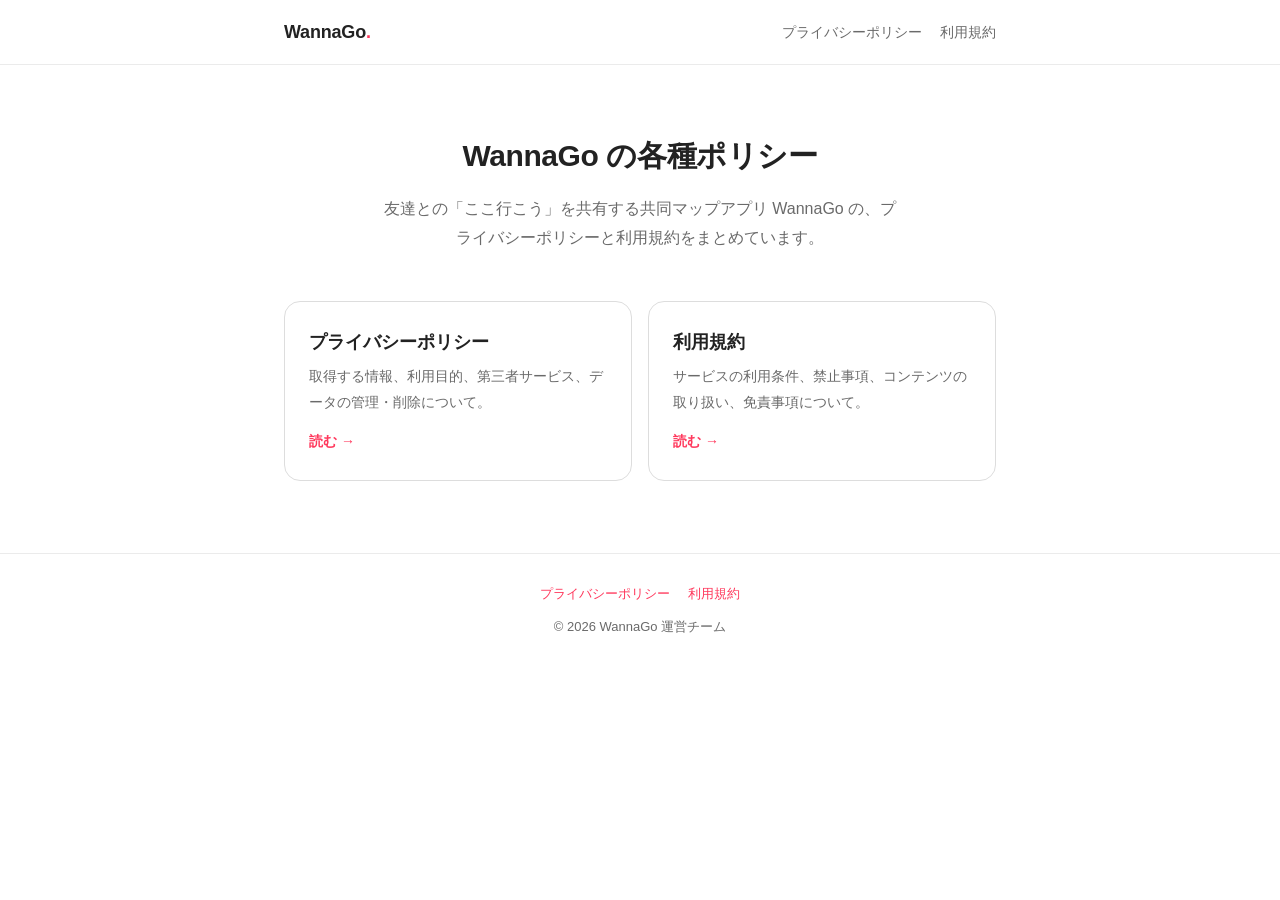
==== index.html @ 460584af "Add privacy policy and terms of service site WannaGo アプリのプライバシーポリシーと利用規約を追加。 GitHub Pages で公開するための静的" ====
<!DOCTYPE html>
<html lang="ja">
<head>
  <meta charset="UTF-8" />
  <meta name="viewport" content="width=device-width, initial-scale=1.0" />
  <title>WannaGo — 各種ポリシー</title>
  <meta name="description" content="共同マップアプリ WannaGo のプライバシーポリシーと利用規約。" />
  <link rel="stylesheet" href="styles.css" />
</head>
<body>
  <header class="site-header">
    <div class="inner">
      <span class="brand">WannaGo<span class="dot">.</span></span>
      <nav>
        <a href="privacy-policy.html">プライバシーポリシー</a>
        <a href="terms-of-service.html">利用規約</a>
      </nav>
    </div>
  </header>

  <main>
    <section class="hero">
      <h1>WannaGo の各種ポリシー</h1>
      <p>友達との「ここ行こう」を共有する共同マップアプリ WannaGo の、プライバシーポリシーと利用規約をまとめています。</p>
    </section>

    <section class="cards">
      <a class="card" href="privacy-policy.html">
        <h2>プライバシーポリシー</h2>
        <p>取得する情報、利用目的、第三者サービス、データの管理・削除について。</p>
        <span class="arrow">読む →</span>
      </a>
      <a class="card" href="terms-of-service.html">
        <h2>利用規約</h2>
        <p>サービスの利用条件、禁止事項、コンテンツの取り扱い、免責事項について。</p>
        <span class="arrow">読む →</span>
      </a>
    </section>
  </main>

  <footer class="site-footer">
    <nav>
      <a href="privacy-policy.html">プライバシーポリシー</a>
      <a href="terms-of-service.html">利用規約</a>
    </nav>
    <div>© 2026 WannaGo 運営チーム</div>
  </footer>
</body>
</html>
---- styles.css ----
/* WannaGo legal site — Airbnb-inspired warm, clean canvas */
:root {
  --primary: #ff385c;
  --primary-active: #e00b41;
  --ink: #222222;
  --body: #3f3f3f;
  --muted: #6a6a6a;
  --hairline: #ebebeb;
  --hairline-strong: #dddddd;
  --canvas: #ffffff;
  --surface-soft: #f7f7f7;
  --max: 760px;
}

* { box-sizing: border-box; }

html { -webkit-text-size-adjust: 100%; }

body {
  margin: 0;
  font-family: -apple-system, BlinkMacSystemFont, "Segoe UI", "Hiragino Kaku Gothic ProN",
    "Hiragino Sans", Meiryo, Roboto, "Helvetica Neue", sans-serif;
  color: var(--body);
  background: var(--canvas);
  line-height: 1.8;
  font-size: 16px;
}

a { color: var(--primary); text-decoration: none; }
a:hover { text-decoration: underline; }

/* Header */
.site-header {
  border-bottom: 1px solid var(--hairline);
  position: sticky;
  top: 0;
  background: rgba(255, 255, 255, 0.92);
  backdrop-filter: saturate(180%) blur(8px);
  z-index: 10;
}
.site-header .inner {
  max-width: var(--max);
  margin: 0 auto;
  padding: 16px 24px;
  display: flex;
  align-items: center;
  gap: 10px;
}
.brand {
  font-weight: 700;
  font-size: 18px;
  color: var(--ink);
  letter-spacing: -0.2px;
}
.brand .dot { color: var(--primary); }
.site-header nav { margin-left: auto; display: flex; gap: 18px; font-size: 14px; }
.site-header nav a { color: var(--muted); }

/* Hero */
.hero {
  max-width: var(--max);
  margin: 0 auto;
  padding: 64px 24px 32px;
  text-align: center;
}
.hero h1 {
  font-size: 30px;
  color: var(--ink);
  margin: 0 0 12px;
  letter-spacing: -0.4px;
}
.hero p { color: var(--muted); margin: 0 auto; max-width: 520px; }

.cards {
  max-width: var(--max);
  margin: 0 auto;
  padding: 16px 24px 72px;
  display: grid;
  grid-template-columns: 1fr 1fr;
  gap: 16px;
}
@media (max-width: 560px) { .cards { grid-template-columns: 1fr; } }
.card {
  display: block;
  border: 1px solid var(--hairline-strong);
  border-radius: 16px;
  padding: 24px;
  color: inherit;
  transition: box-shadow 0.15s ease, transform 0.15s ease;
}
.card:hover {
  text-decoration: none;
  box-shadow: 0 6px 20px rgba(0, 0, 0, 0.08);
  transform: translateY(-2px);
}
.card h2 { margin: 0 0 6px; font-size: 18px; color: var(--ink); }
.card p { margin: 0; color: var(--muted); font-size: 14px; }
.card .arrow { color: var(--primary); font-weight: 600; font-size: 14px; margin-top: 14px; display: inline-block; }

/* Document pages */
.doc {
  max-width: var(--max);
  margin: 0 auto;
  padding: 48px 24px 96px;
}
.doc h1 {
  font-size: 28px;
  color: var(--ink);
  margin: 0 0 8px;
  letter-spacing: -0.3px;
}
.doc .meta { color: var(--muted); font-size: 14px; margin: 0 0 36px; }
.doc h2 {
  font-size: 19px;
  color: var(--ink);
  margin: 40px 0 12px;
  padding-top: 12px;
}
.doc h3 { font-size: 16px; color: var(--ink); margin: 24px 0 8px; }
.doc p, .doc li { color: var(--body); }
.doc ul, .doc ol { padding-left: 22px; }
.doc li { margin: 4px 0; }
.doc table {
  width: 100%;
  border-collapse: collapse;
  margin: 16px 0;
  font-size: 14px;
}
.doc th, .doc td {
  border: 1px solid var(--hairline-strong);
  padding: 10px 12px;
  text-align: left;
  vertical-align: top;
}
.doc th { background: var(--surface-soft); color: var(--ink); font-weight: 600; }
.intro {
  background: var(--surface-soft);
  border-radius: 12px;
  padding: 16px 20px;
  margin: 0 0 28px;
}
.back { display: inline-block; margin-bottom: 28px; font-size: 14px; }

/* Footer */
.site-footer {
  border-top: 1px solid var(--hairline);
  padding: 28px 24px;
  text-align: center;
  color: var(--muted);
  font-size: 13px;
}
.site-footer nav { display: flex; gap: 18px; justify-content: center; margin-bottom: 10px; }
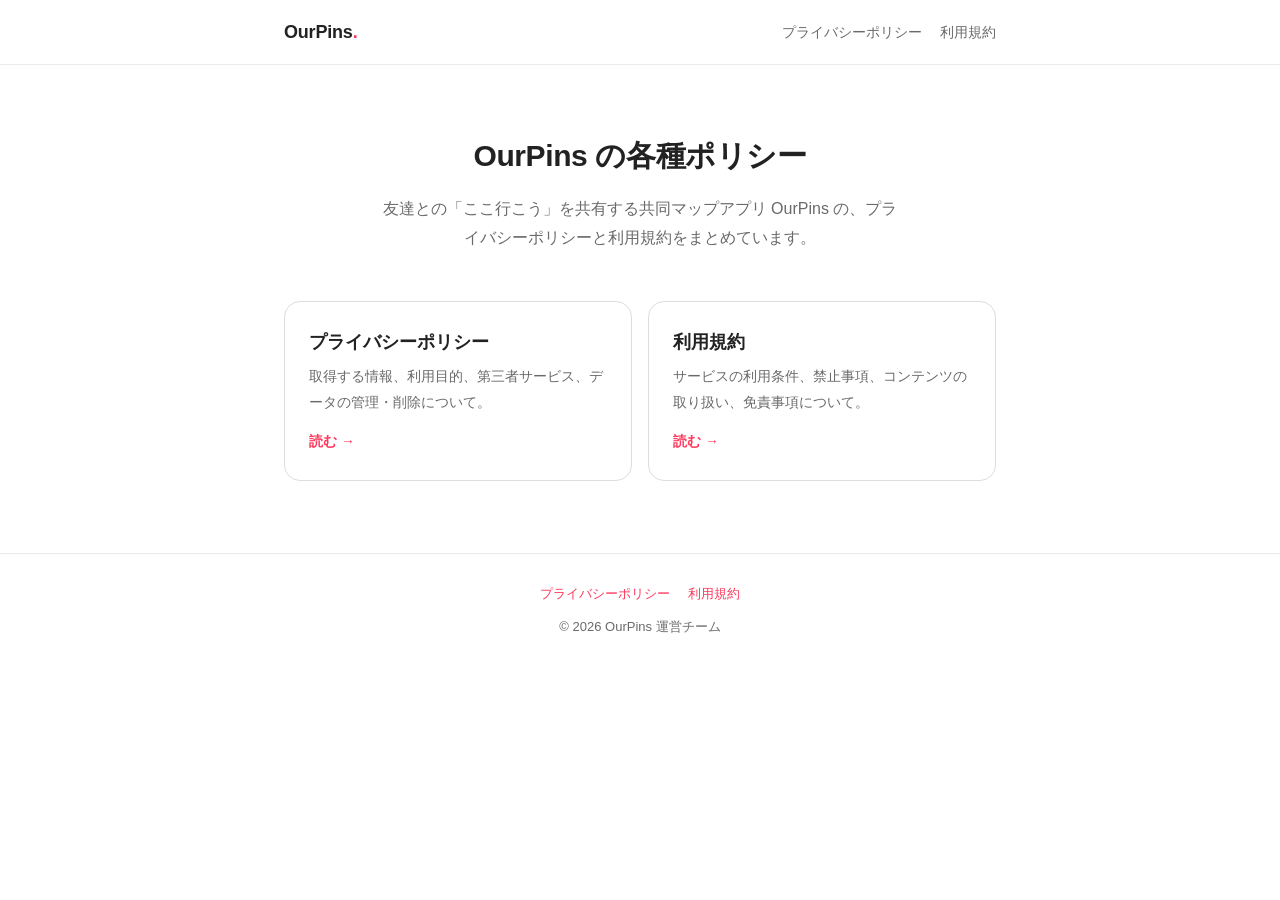
==== commit bebd245a: "Rename app from WannaGo to OurPins and update contact email Change app name throughout the legal sit" ====
--- a/index.html
+++ b/index.html
@@ -3,14 +3,14 @@
 <head>
   <meta charset="UTF-8" />
   <meta name="viewport" content="width=device-width, initial-scale=1.0" />
-  <title>WannaGo — 各種ポリシー</title>
-  <meta name="description" content="共同マップアプリ WannaGo のプライバシーポリシーと利用規約。" />
+  <title>OurPins — 各種ポリシー</title>
+  <meta name="description" content="共同マップアプリ OurPins のプライバシーポリシーと利用規約。" />
   <link rel="stylesheet" href="styles.css" />
 </head>
 <body>
   <header class="site-header">
     <div class="inner">
-      <span class="brand">WannaGo<span class="dot">.</span></span>
+      <span class="brand">OurPins<span class="dot">.</span></span>
       <nav>
         <a href="privacy-policy.html">プライバシーポリシー</a>
         <a href="terms-of-service.html">利用規約</a>
@@ -20,8 +20,8 @@
 
   <main>
     <section class="hero">
-      <h1>WannaGo の各種ポリシー</h1>
-      <p>友達との「ここ行こう」を共有する共同マップアプリ WannaGo の、プライバシーポリシーと利用規約をまとめています。</p>
+      <h1>OurPins の各種ポリシー</h1>
+      <p>友達との「ここ行こう」を共有する共同マップアプリ OurPins の、プライバシーポリシーと利用規約をまとめています。</p>
     </section>
 
     <section class="cards">
@@ -43,7 +43,7 @@
       <a href="privacy-policy.html">プライバシーポリシー</a>
       <a href="terms-of-service.html">利用規約</a>
     </nav>
-    <div>© 2026 WannaGo 運営チーム</div>
+    <div>© 2026 OurPins 運営チーム</div>
   </footer>
 </body>
 </html>
--- a/styles.css
+++ b/styles.css
@@ -1,4 +1,4 @@
-/* WannaGo legal site — Airbnb-inspired warm, clean canvas */
+/* OurPins legal site — Airbnb-inspired warm, clean canvas */
 :root {
   --primary: #ff385c;
   --primary-active: #e00b41;
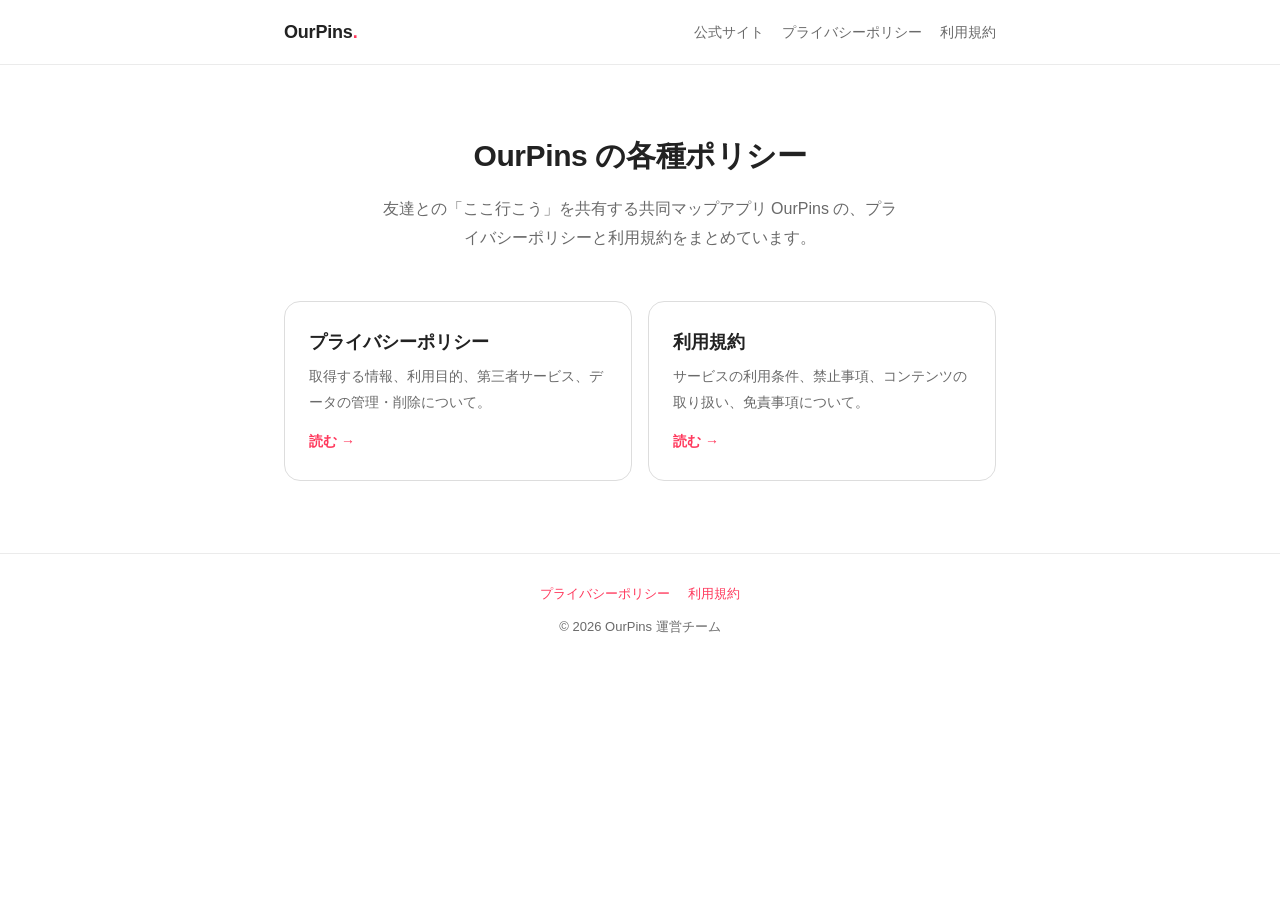
==== commit efda6202: "Link legal site to ourpins.app landing page ヘッダーのブランドロゴを ourpins.app へのリンクにし、ナビに「公式サイト」を追加。 LP と相互につ" ====
--- a/index.html
+++ b/index.html
@@ -10,8 +10,9 @@
 <body>
   <header class="site-header">
     <div class="inner">
-      <span class="brand">OurPins<span class="dot">.</span></span>
+      <a class="brand" href="https://ourpins.app/">OurPins<span class="dot">.</span></a>
       <nav>
+        <a href="https://ourpins.app/">公式サイト</a>
         <a href="privacy-policy.html">プライバシーポリシー</a>
         <a href="terms-of-service.html">利用規約</a>
       </nav>
--- a/styles.css
+++ b/styles.css
@@ -53,6 +53,7 @@
   letter-spacing: -0.2px;
 }
 .brand .dot { color: var(--primary); }
+.brand:hover { text-decoration: none; }
 .site-header nav { margin-left: auto; display: flex; gap: 18px; font-size: 14px; }
 .site-header nav a { color: var(--muted); }
 
